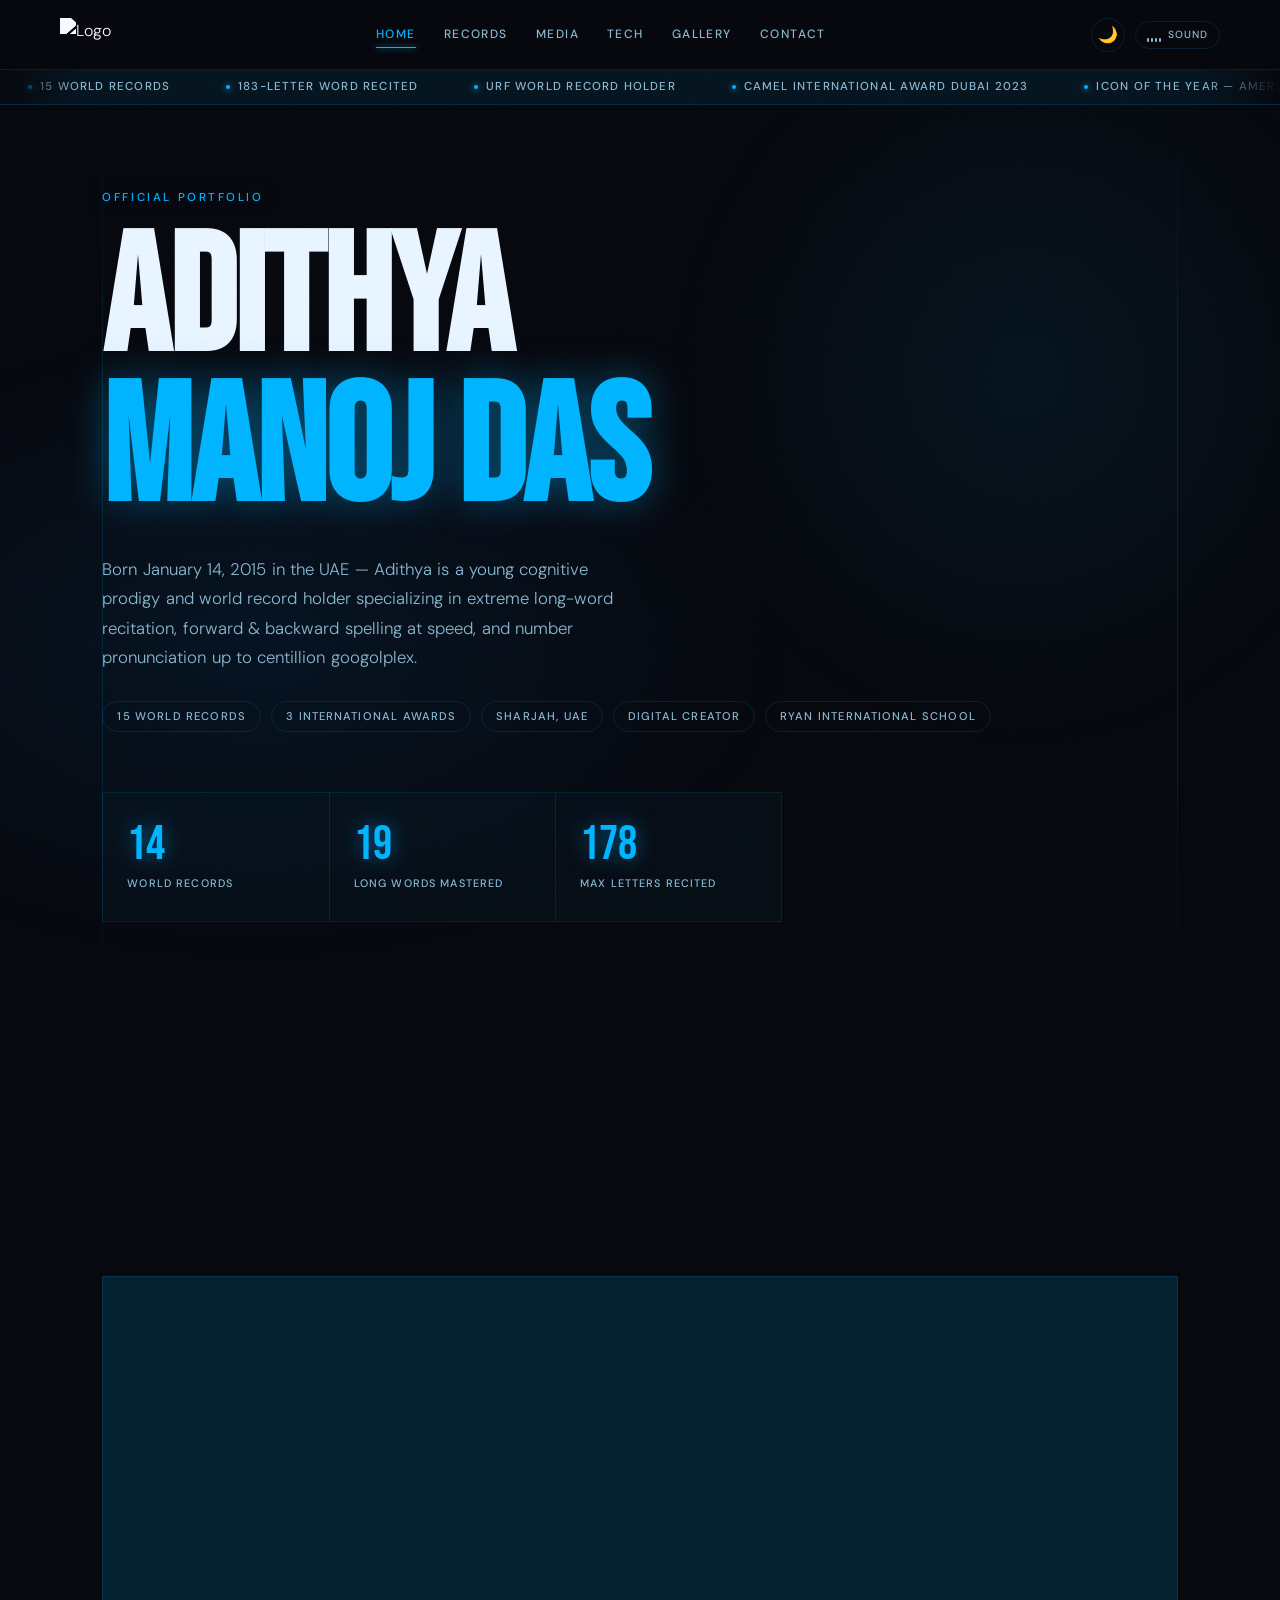
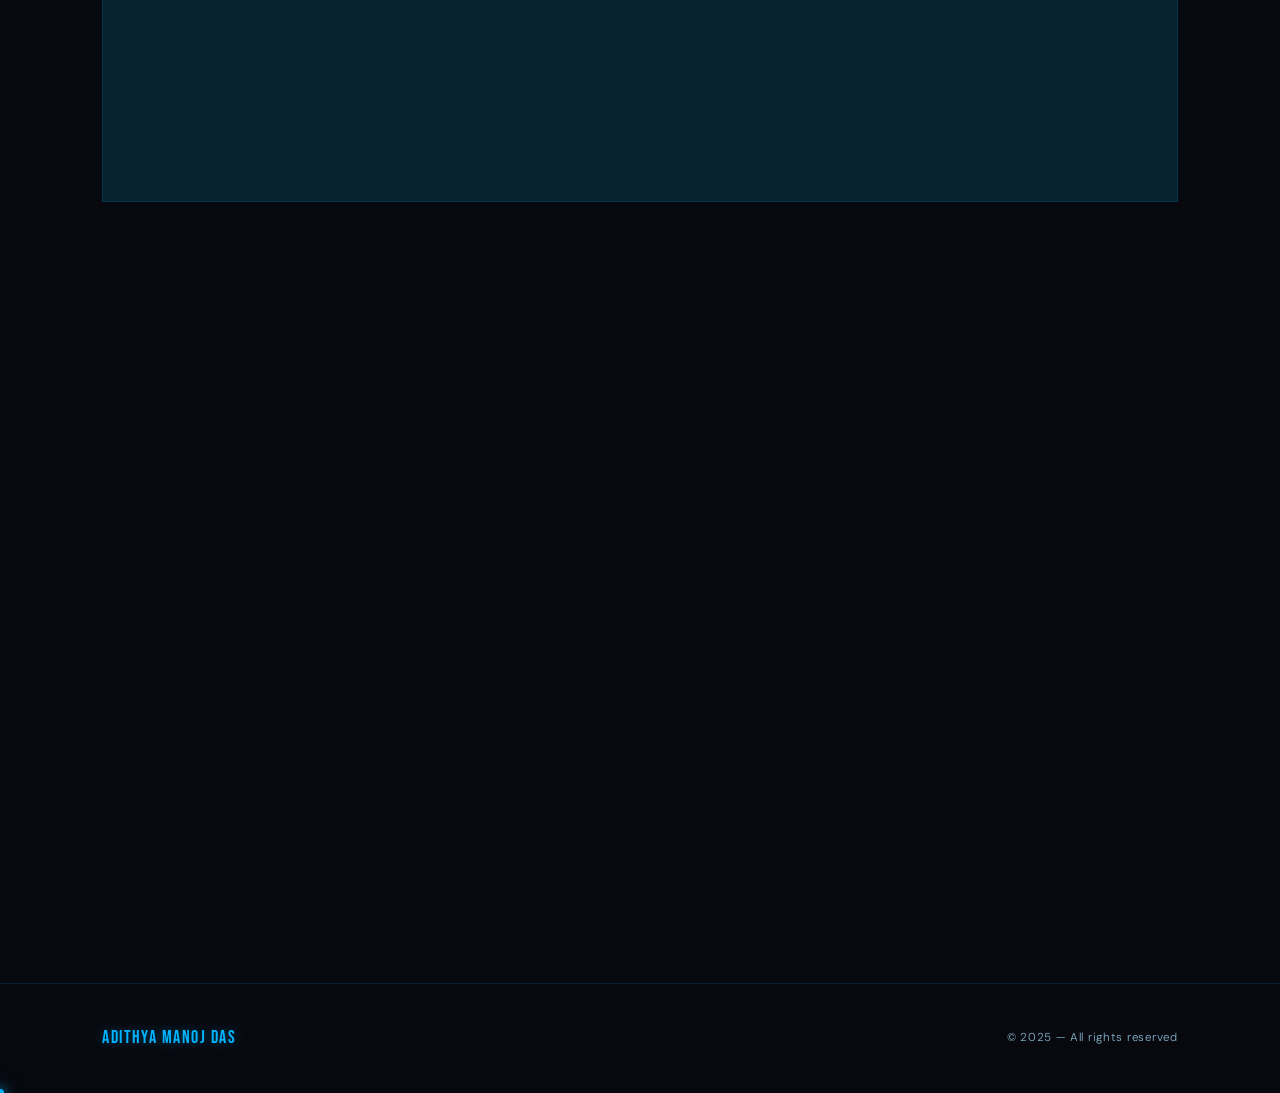
==== index.html @ e0ce887c "Add files via upload" ====
<!DOCTYPE html>
<html lang="en">
<head>
  <meta charset="UTF-8">
  <meta name="viewport" content="width=device-width, initial-scale=1.0">
  <title>Adithya Manoj Das | Official</title>
  <link rel="stylesheet" href="style.css">
</head>
<body>

<div class="page-transition"></div>
<nav class="navbar">
  <a href="index.html" class="logo">
    <img src="https://adithyamanojdas.com/assets/img/logo/logo.svg" alt="Logo">
  </a>
  <div class="nav-links" id="navLinks">
    <a href="index.html">Home</a>
    <a href="records.html">Records</a>
    <a href="media.html">Media</a>
    <a href="tech.html">Tech</a>
    <a href="gallery.html">Gallery</a>
    <a href="contact.html">Contact</a>
  </div>
  <div class="nav-right">
    <button class="theme-btn" id="themeBtn" title="Toggle theme">🌙</button>
    <button class="audio-btn" id="audioBtn" title="Toggle ambient sound">
      <span class="audio-icon">
        <span class="bar"></span><span class="bar"></span>
        <span class="bar"></span><span class="bar"></span>
      </span>
      <span class="audio-label">Sound</span>
    </button>
    <button class="hamburger" id="hamburger" aria-label="Menu">
      <span></span><span></span><span></span>
    </button>
  </div>
</nav>
<div class="page-main">

<!-- TICKER -->
<div class="ticker">
  <div class="ticker-track">
    <span class="ticker-item"><span class="dot"></span>15 World Records</span>
    <span class="ticker-item"><span class="dot"></span>183-Letter Word Recited</span>
    <span class="ticker-item"><span class="dot"></span>URF World Record Holder</span>
    <span class="ticker-item"><span class="dot"></span>Camel International Award Dubai 2023</span>
    <span class="ticker-item"><span class="dot"></span>Icon of the Year — America 2023</span>
    <span class="ticker-item"><span class="dot"></span>Top Talent of the Year — America 2023</span>
    <span class="ticker-item"><span class="dot"></span>Asianet News Live Feature</span>
    <span class="ticker-item"><span class="dot"></span>Manorama Online Coverage</span>
    <span class="ticker-item"><span class="dot"></span>Radio Asia 94.7 FM</span>
    <span class="ticker-item"><span class="dot"></span>Ryan International School Sharjah</span>
    <span class="ticker-item"><span class="dot"></span>16 Record Organisations</span>
    <span class="ticker-item"><span class="dot"></span>Forward &amp; Backwards Simultaneous Recitation</span>
    <!-- duplicate for seamless loop -->
    <span class="ticker-item"><span class="dot"></span>15 World Records</span>
    <span class="ticker-item"><span class="dot"></span>183-Letter Word Recited</span>
    <span class="ticker-item"><span class="dot"></span>URF World Record Holder</span>
    <span class="ticker-item"><span class="dot"></span>Camel International Award Dubai 2023</span>
    <span class="ticker-item"><span class="dot"></span>Icon of the Year — America 2023</span>
    <span class="ticker-item"><span class="dot"></span>Top Talent of the Year — America 2023</span>
    <span class="ticker-item"><span class="dot"></span>Asianet News Live Feature</span>
    <span class="ticker-item"><span class="dot"></span>Manorama Online Coverage</span>
    <span class="ticker-item"><span class="dot"></span>Radio Asia 94.7 FM</span>
    <span class="ticker-item"><span class="dot"></span>Ryan International School Sharjah</span>
    <span class="ticker-item"><span class="dot"></span>16 Record Organisations</span>
    <span class="ticker-item"><span class="dot"></span>Forward &amp; Backwards Simultaneous Recitation</span>
  </div>
</div>

<!-- HERO -->
<header class="hero">
  <div class="hero-bg"></div>
  <div class="hero-bg-line"></div>
  <div class="hero-bg-line"></div>
  <div class="hero-content">

  <p class="hero-eyebrow">Official Portfolio</p>

  <h1>
    Adithya
    <span>Manoj Das</span>
  </h1>

  <p class="hero-sub">
    Born January 14, 2015 in the UAE — Adithya is a young cognitive prodigy
    and world record holder specializing in extreme long-word recitation,
    forward &amp; backward spelling at speed, and number pronunciation
    up to centillion googolplex.
  </p>

  <div class="hero-tags">
    <span class="tag">15 World Records</span>
    <span class="tag">3 International Awards</span>
    <span class="tag">Sharjah, UAE</span>
    <span class="tag">Digital Creator</span>
    <span class="tag">Ryan International School</span>
  </div>

  <div class="stats-bar">
    <div class="stat-item">
      <div class="stat-num" id="recordCount">0</div>
      <div class="stat-label">World Records</div>
    </div>
    <div class="stat-item">
      <div class="stat-num" id="longWords">0</div>
      <div class="stat-label">Long Words Mastered</div>
    </div>
    <div class="stat-item">
      <div class="stat-num" id="maxLetters">0</div>
      <div class="stat-label">Max Letters Recited</div>
    </div>
  </div>
  </div><!-- /hero-content -->
</header>

<!-- ABOUT -->
<section class="section">
  <p class="section-label reveal">About</p>
  <h2 class="section-title reveal">Multidisciplinary<br>Identity</h2>

  <div class="about-strip">
    <div class="about-block reveal">
      <h3>Cognitive Performance</h3>
      <p>
        Recites 20 of the longest English words — with full spellings — starting from 
        25 all the way up to 183 letters, within 150 seconds. Performs them 
        both forward <em>and</em> backwards simultaneously. Also pronounces long numbers
        from millions to centillion googolplex (303 zeros).
      </p>
    </div>
    <div class="about-block reveal">
      <h3>Background</h3>
      <p>
        Born January 14, 2015, son of Manoj Das and Divya Satish Naik. 
        His family migrated to the UAE in 2015, where he currently lives near 
        Rolla Mall, Sharjah and studies at Ryan International School.
      </p>
    </div>
    <div class="about-block reveal">
      <h3>Digital Creation</h3>
      <p>
        Active content creator on YouTube at 
        <a href="https://youtube.com/@AdithyaManojDas2015" target="_blank" rel="noopener" style="color:var(--gold);">@AdithyaManojDas2015</a>
        and the ADCreations channel, featuring record attempts, award footage, and 
        performance content.
      </p>
    </div>
    <div class="about-block reveal">
      <h3>Recognition</h3>
      <p>
        Recognized by 16 international record organizations including URF, 
        American, European, British, International, Arabian, and Einstein Books of 
        World Records. Recipient of 3 International Awards including the 
        prestigious Camel International Award (Dubai, 2023).
      </p>
    </div>
  </div>
</section>

<!-- PORTRAIT SECTION -->
<section class="section bg-image-section" style="padding-top:0; padding-bottom:80px;">
  <div class="bg-img" style="background-image:url('https://adithyamanojdas.com/uploads/portfolio/gal-08_1.jpg');"></div>
  <div class="section-content">
    <div class="circle-portrait-wrap reveal">
      <div class="circle-portrait">
        <img src="https://adithyamanojdas.com/uploads/banner/01-a_1.jpg" alt="Adithya Manoj Das" loading="lazy">
      </div>
      <div class="circle-portrait-text">
        <p class="section-label" style="margin-bottom:10px;">Prodigy from Sharjah</p>
        <h3 style="font-family:'Bebas Neue',sans-serif; font-size:2rem; letter-spacing:0.04em; color:var(--white); margin-bottom:14px; line-height:1;">Born January 14, 2015</h3>
        <p>Son of Manoj Das and Divya Satish Naik, Adithya grew up in the UAE and began setting world records at age 6. Now with 15 records across 16 international organizations, he is one of the youngest multi-record holders in the region.</p>
      </div>
    </div>
  </div>
</section>

<!-- CTA -->
<section class="section" style="padding-top:0;">
  <div style="display:flex; gap:16px; flex-wrap:wrap;" class="reveal">
    <a href="records.html" class="btn">View Records →</a>
    <a href="contact.html" class="btn btn-outline">Get in Touch</a>
  </div>
</section>

<footer>
  <span class="foot-logo">Adithya Manoj Das</span>
  <p>© 2025 — All rights reserved</p>
</footer>

<script src="script.js"></script>
</div><!-- /page-main -->
</body>
</html>
---- style.css ----
@import url('https://fonts.googleapis.com/css2?family=Bebas+Neue&family=DM+Sans:ital,opsz,wght@0,9..40,300;0,9..40,400;0,9..40,500;0,9..40,700;1,9..40,300&display=swap');

/* ===== VARIABLES ===== */
:root {
  --bg:        #07090f;
  --bg2:       #0c0f1a;
  --blue:      #00b4ff;
  --blue-dim:  rgba(0, 180, 255, 0.08);
  --blue-glow: rgba(0, 180, 255, 0.35);
  --blue-mid:  rgba(0, 180, 255, 0.18);
  --white:     #e8f4ff;
  --muted:     #8ab8d0;
  --border:    rgba(0, 180, 255, 0.14);
  --card-bg:   rgba(0, 180, 255, 0.03);
}

body.light-mode {
  --bg:        #f0f5ff;
  --bg2:       #e4eeff;
  --blue:      #0077cc;
  --blue-dim:  rgba(0, 120, 200, 0.08);
  --blue-glow: rgba(0, 120, 200, 0.25);
  --blue-mid:  rgba(0, 120, 200, 0.15);
  --white:     #0a1020;
  --muted:     #446080;
  --border:    rgba(0, 120, 200, 0.18);
  --card-bg:   rgba(0, 120, 200, 0.04);
}

/* ===== RESET ===== */
*, *::before, *::after { margin: 0; padding: 0; box-sizing: border-box; }
html { scroll-behavior: smooth; }

body {
  background: var(--bg);
  color: var(--white);
  font-family: 'DM Sans', sans-serif;
  font-weight: 300;
  line-height: 1.6;
  word-spacing: 0.02em;
  overflow-x: hidden;
  min-height: 100vh;
  transition: background 0.4s, color 0.4s;
}

/* ===== PAGE TRANSITION OVERLAY ===== */
.page-transition {
  position: fixed;
  inset: 0;
  background: var(--bg);
  z-index: 9999;
  pointer-events: none;
  opacity: 0;
  transition: opacity 0.35s ease;
}
.page-transition.fade-out { opacity: 1; pointer-events: all; }
body.page-entering .page-transition { opacity: 1; }
body.page-entering { animation: pageEnter 0.4s ease forwards; }
@keyframes pageEnter {
  from { opacity: 0; transform: translateY(10px); }
  to   { opacity: 1; transform: translateY(0); }
}

/* ===== CURSOR GLOW ===== */
.cursor-glow {
  position: fixed;
  width: 380px;
  height: 380px;
  border-radius: 50%;
  background: radial-gradient(circle, rgba(0,180,255,0.1) 0%, transparent 70%);
  pointer-events: none;
  z-index: 1;
  transform: translate(-50%, -50%);
  transition: opacity 0.3s;
}

.cursor-dot {
  position: fixed;
  width: 8px;
  height: 8px;
  border-radius: 50%;
  background: var(--blue);
  pointer-events: none;
  z-index: 9998;
  transform: translate(-50%, -50%);
  box-shadow: 0 0 12px var(--blue), 0 0 24px var(--blue-glow);
  transition: width 0.2s, height 0.2s, background 0.2s;
}

.cursor-dot.hovering {
  width: 20px;
  height: 20px;
  background: transparent;
  border: 1.5px solid var(--blue);
  box-shadow: 0 0 20px var(--blue-glow);
}

/* ===== NOISE TEXTURE ===== */
body::before {
  content: '';
  position: fixed;
  inset: 0;
  background-image: url("data:image/svg+xml,%3Csvg viewBox='0 0 256 256' xmlns='http://www.w3.org/2000/svg'%3E%3Cfilter id='noise'%3E%3CfeTurbulence type='fractalNoise' baseFrequency='0.9' numOctaves='4' stitchTiles='stitch'/%3E%3C/filter%3E%3Crect width='100%25' height='100%25' filter='url(%23noise)' opacity='0.03'/%3E%3C/svg%3E");
  pointer-events: none;
  z-index: 0;
  opacity: 0.35;
}

/* ===== NAVBAR ===== */
.navbar {
  position: fixed;
  top: 0; left: 0; right: 0;
  z-index: 500;
  padding: 0 clamp(20px, 5vw, 60px);
  height: 70px;
  display: flex;
  align-items: center;
  justify-content: space-between;
  gap: 20px;
  background: rgba(7, 9, 15, 0.88);
  backdrop-filter: blur(20px);
  border-bottom: 1px solid var(--border);
}
body.light-mode .navbar { background: rgba(240,245,255,0.92); }

.logo {
  display: flex;
  align-items: center;
  gap: 10px;
  text-decoration: none;
  flex-shrink: 0;
}

.logo img {
  height: 34px;
  width: auto;
  filter: brightness(0) invert(1) sepia(1) saturate(3) hue-rotate(180deg);
  transition: filter 0.3s;
}
body.light-mode .logo img { filter: brightness(0) saturate(100%) invert(30%) sepia(80%) saturate(500%) hue-rotate(180deg); }

.logo-text {
  font-family: 'Bebas Neue', sans-serif;
  font-size: 1.15rem;
  letter-spacing: 0.08em;
  color: var(--blue);
}

.nav-links {
  display: flex;
  gap: 28px;
  align-items: center;
  flex: 1;
  justify-content: center;
}

.nav-links a {
  font-size: 0.75rem;
  font-weight: 500;
  letter-spacing: 0.12em;
  text-transform: uppercase;
  color: var(--muted);
  text-decoration: none;
  transition: color 0.2s;
  position: relative;
  white-space: nowrap;
}

.nav-links a::after {
  content: '';
  position: absolute;
  bottom: -4px; left: 0; right: 0;
  height: 1px;
  background: var(--blue);
  transform: scaleX(0);
  transition: transform 0.25s;
  box-shadow: 0 0 6px var(--blue);
}

.nav-links a:hover { color: var(--white); }
.nav-links a:hover::after { transform: scaleX(1); }
.nav-links a.active { color: var(--blue); }
.nav-links a.active::after { transform: scaleX(1); }

.nav-right {
  display: flex;
  align-items: center;
  gap: 10px;
  flex-shrink: 0;
}

/* ===== THEME TOGGLE ===== */
.theme-btn {
  background: none;
  border: 1px solid var(--border);
  color: var(--muted);
  font-size: 1rem;
  width: 34px;
  height: 34px;
  border-radius: 50%;
  cursor: pointer;
  display: flex;
  align-items: center;
  justify-content: center;
  transition: border-color 0.2s, background 0.2s, color 0.2s;
  line-height: 1;
}
.theme-btn:hover { border-color: var(--blue); color: var(--blue); background: var(--blue-dim); }

/* ===== AUDIO BUTTON ===== */
.audio-btn {
  display: flex;
  align-items: center;
  gap: 7px;
  background: none;
  border: 1px solid var(--border);
  color: var(--muted);
  font-family: 'DM Sans', sans-serif;
  font-size: 0.65rem;
  font-weight: 500;
  letter-spacing: 0.1em;
  text-transform: uppercase;
  padding: 6px 11px;
  border-radius: 100px;
  cursor: pointer;
  transition: color 0.2s, border-color 0.2s, background 0.2s;
  white-space: nowrap;
}
.audio-btn:hover { color: var(--white); border-color: rgba(0,180,255,0.4); }
.audio-btn.playing { color: var(--blue); border-color: var(--blue); background: var(--blue-dim); box-shadow: 0 0 10px var(--blue-dim); }

.audio-icon {
  width: 14px; height: 14px;
  display: flex;
  align-items: flex-end;
  justify-content: center;
  gap: 2px;
}
.audio-icon .bar {
  width: 2px; background: currentColor;
  border-radius: 1px; height: 4px;
}
.audio-btn.playing .bar:nth-child(1) { animation: barBounce 0.8s 0.00s ease-in-out infinite alternate; }
.audio-btn.playing .bar:nth-child(2) { animation: barBounce 0.8s 0.15s ease-in-out infinite alternate; }
.audio-btn.playing .bar:nth-child(3) { animation: barBounce 0.8s 0.30s ease-in-out infinite alternate; }
.audio-btn.playing .bar:nth-child(4) { animation: barBounce 0.8s 0.45s ease-in-out infinite alternate; }
@keyframes barBounce { from { height: 3px; } to { height: 12px; } }

/* ===== TICKER ===== */
.ticker {
  background: var(--blue-dim);
  border-bottom: 1px solid var(--border);
  padding: 8px 0;
  overflow: hidden;
  position: relative;
  margin-top: 70px;
}
.ticker::before, .ticker::after {
  content: '';
  position: absolute;
  top: 0; bottom: 0;
  width: 80px;
  z-index: 2;
}
.ticker::before { left: 0; background: linear-gradient(to right, var(--bg), transparent); }
.ticker::after  { right: 0; background: linear-gradient(to left, var(--bg), transparent); }
body.light-mode .ticker::before { background: linear-gradient(to right, var(--bg), transparent); }
body.light-mode .ticker::after  { background: linear-gradient(to left, var(--bg), transparent); }

.ticker-track {
  display: flex;
  gap: 0;
  white-space: nowrap;
  animation: tickerScroll 35s linear infinite;
  will-change: transform;
}
.ticker-track:hover { animation-play-state: paused; }

@keyframes tickerScroll {
  from { transform: translateX(0); }
  to   { transform: translateX(-50%); }
}

.ticker-item {
  display: inline-flex;
  align-items: center;
  gap: 8px;
  padding: 0 28px;
  font-size: 0.72rem;
  font-weight: 500;
  letter-spacing: 0.1em;
  text-transform: uppercase;
  color: var(--muted);
}
.ticker-item .dot {
  width: 4px; height: 4px;
  border-radius: 50%;
  background: var(--blue);
  box-shadow: 0 0 6px var(--blue);
  flex-shrink: 0;
}

/* ===== HERO ===== */
.hero {
  min-height: 100vh;
  display: flex;
  flex-direction: column;
  justify-content: center;
  padding: 80px clamp(24px, 8vw, 120px) 80px;
  position: relative;
  overflow: hidden;
}

/* Animated gradient bg */
.hero-bg {
  position: absolute;
  inset: 0;
  background:
    radial-gradient(ellipse 60% 50% at 20% 60%, rgba(0,100,180,0.12) 0%, transparent 70%),
    radial-gradient(ellipse 40% 60% at 80% 30%, rgba(0,180,255,0.07) 0%, transparent 70%);
  animation: bgShift 12s ease-in-out infinite alternate;
  pointer-events: none;
}
@keyframes bgShift {
  from { transform: scale(1) translate(0, 0); }
  to   { transform: scale(1.08) translate(-2%, 2%); }
}

.hero-bg-line {
  position: absolute;
  top: 0; bottom: 0;
  width: 1px;
  background: linear-gradient(to bottom, transparent, var(--border) 30%, var(--border) 70%, transparent);
}
.hero-bg-line:nth-child(1) { left:  clamp(24px, 8vw, 120px); }
.hero-bg-line:nth-child(2) { right: clamp(24px, 8vw, 120px); }

.hero-content { position: relative; z-index: 2; }

.hero-eyebrow {
  font-size: 0.72rem;
  font-weight: 500;
  letter-spacing: 0.22em;
  text-transform: uppercase;
  color: var(--blue);
  margin-bottom: 20px;
  opacity: 0;
  animation: fadeUp 0.8s 0.1s ease forwards;
  text-shadow: 0 0 20px var(--blue-glow);
}

.hero h1 {
  font-family: 'Bebas Neue', sans-serif;
  font-size: clamp(5rem, 13vw, 13rem);
  line-height: 0.9;
  letter-spacing: -0.01em;
  color: var(--white);
  opacity: 0;
  animation: fadeUp 0.9s 0.25s ease forwards;
}
.hero h1 span {
  display: block;
  color: var(--blue);
  text-shadow: 0 0 40px rgba(0,180,255,0.4);
}

.hero-sub {
  margin-top: 28px;
  font-size: clamp(0.9rem, 1.5vw, 1.05rem);
  color: var(--muted);
  max-width: 540px;
  line-height: 1.75;
  opacity: 0;
  animation: fadeUp 0.9s 0.4s ease forwards;
}

.hero-tags {
  display: flex;
  flex-wrap: wrap;
  gap: 10px;
  margin-top: 28px;
  opacity: 0;
  animation: fadeUp 0.9s 0.55s ease forwards;
}

.tag {
  font-size: 0.7rem;
  font-weight: 500;
  letter-spacing: 0.1em;
  text-transform: uppercase;
  padding: 6px 14px;
  border: 1px solid var(--border);
  border-radius: 100px;
  color: var(--muted);
  transition: border-color 0.2s, color 0.2s;
}
.tag:hover { border-color: var(--blue); color: var(--blue); }

/* ===== STATS BAR ===== */
.stats-bar {
  display: flex;
  margin-top: 60px;
  border: 1px solid var(--border);
  max-width: 680px;
  overflow: hidden;
  opacity: 0;
  animation: fadeUp 0.9s 0.7s ease forwards;
}

.stat-item {
  flex: 1;
  padding: 28px 24px;
  border-right: 1px solid var(--border);
  background: var(--card-bg);
  transition: background 0.3s;
}
.stat-item:last-child { border-right: none; }
.stat-item:hover { background: var(--blue-dim); }

.stat-num {
  font-family: 'Bebas Neue', sans-serif;
  font-size: 3rem;
  color: var(--blue);
  line-height: 1;
  text-shadow: 0 0 20px rgba(0,180,255,0.5);
}
.stat-label {
  font-size: 0.68rem;
  font-weight: 500;
  letter-spacing: 0.1em;
  text-transform: uppercase;
  color: var(--muted);
  margin-top: 6px;
}

/* ===== SECTIONS ===== */
.section {
  padding: 100px clamp(24px, 8vw, 120px);
  position: relative;
}

.section-label {
  font-size: 0.68rem;
  font-weight: 500;
  letter-spacing: 0.22em;
  text-transform: uppercase;
  color: var(--blue);
  margin-bottom: 16px;
}

.section-title {
  font-family: 'Bebas Neue', sans-serif;
  font-size: clamp(2.5rem, 6vw, 5rem);
  letter-spacing: 0.02em;
  line-height: 1;
  color: var(--white);
  margin-bottom: 48px;
}

/* ===== CARDS ===== */
.card-grid {
  display: grid;
  grid-template-columns: repeat(auto-fill, minmax(300px, 1fr));
  gap: 1px;
  border: 1px solid var(--border);
}

.card {
  background: var(--card-bg);
  padding: 36px;
  position: relative;
  overflow: hidden;
  transition: background 0.3s, transform 0.5s ease;
  transform-style: preserve-3d;
  will-change: transform;
}
.card::before {
  content: '';
  position: absolute;
  top: 0; left: 0;
  width: 3px; height: 0;
  background: var(--blue);
  box-shadow: 0 0 10px var(--blue);
  transition: height 0.4s ease;
}
.card:hover { background: var(--blue-dim); }
.card:hover::before { height: 100%; }

.card-icon { font-size: 1.6rem; margin-bottom: 18px; display: block; }

.card h2 {
  font-family: 'Bebas Neue', sans-serif;
  font-size: 1.6rem;
  letter-spacing: 0.04em;
  color: var(--white);
  margin-bottom: 12px;
}
.card h3 {
  font-size: 0.85rem;
  font-weight: 500;
  color: var(--blue);
  letter-spacing: 0.08em;
  text-transform: uppercase;
  margin-bottom: 10px;
}
.card p {
  font-size: 0.88rem;
  color: var(--muted);
  line-height: 1.75;
}

/* ===== ABOUT STRIP ===== */
.about-strip {
  display: grid;
  grid-template-columns: 1fr 1fr;
  gap: 1px;
  background: var(--border);
  border: 1px solid var(--border);
  margin-top: 60px;
}

.about-block {
  background: var(--bg);
  padding: 48px 40px;
  transition: background 0.3s;
}
.about-block:hover { background: var(--blue-dim); }
.about-block h3 {
  font-family: 'Bebas Neue', sans-serif;
  font-size: 1.4rem;
  letter-spacing: 0.06em;
  color: var(--blue);
  margin-bottom: 16px;
}
.about-block p { font-size: 0.88rem; line-height: 1.8; color: var(--muted); }

/* ===== BUTTONS ===== */
.btn {
  display: inline-flex;
  align-items: center;
  gap: 10px;
  font-size: 0.75rem;
  font-weight: 500;
  letter-spacing: 0.12em;
  text-transform: uppercase;
  color: #000;
  background: var(--blue);
  padding: 12px 24px;
  text-decoration: none;
  border-radius: 1px;
  transition: background 0.2s, transform 0.2s, box-shadow 0.2s;
  margin-top: 20px;
  border: none;
  cursor: pointer;
  position: relative;
  overflow: hidden;
}
.btn::after {
  content: '';
  position: absolute;
  inset: 0;
  background: rgba(255,255,255,0.15);
  opacity: 0;
  transition: opacity 0.2s;
}
.btn:hover { box-shadow: 0 0 20px rgba(0,180,255,0.5); transform: translateY(-2px); }
.btn:hover::after { opacity: 1; }

.btn-outline {
  background: transparent;
  color: var(--blue);
  border: 1px solid var(--blue);
}
.btn-outline:hover { background: var(--blue-dim); color: var(--blue); box-shadow: 0 0 16px rgba(0,180,255,0.3); }

/* ===== TIMELINE ===== */
.timeline {
  position: relative;
  padding-left: 40px;
  max-width: 720px;
}
.timeline::before {
  content: '';
  position: absolute;
  left: 0; top: 8px; bottom: 0;
  width: 1px;
  background: var(--border);
}
.timeline-item {
  position: relative;
  margin-bottom: 56px;
}
.timeline-item::before {
  content: '';
  position: absolute;
  left: -44px; top: 6px;
  width: 9px; height: 9px;
  border-radius: 50%;
  border: 1px solid var(--blue);
  background: var(--bg);
  box-shadow: 0 0 8px var(--blue-glow);
}
.timeline-year {
  font-family: 'Bebas Neue', sans-serif;
  font-size: 2rem;
  color: var(--blue);
  letter-spacing: 0.06em;
  line-height: 1;
  margin-bottom: 8px;
  text-shadow: 0 0 15px rgba(0,180,255,0.4);
}
.timeline-text {
  font-size: 0.88rem;
  color: var(--muted);
  line-height: 1.75;
  max-width: 440px;
}

/* ===== RECORD LIST ===== */
.record-list {
  list-style: none;
  display: flex;
  flex-wrap: wrap;
  gap: 10px;
  margin-top: 8px;
}
.record-list li { font-size: 0.72rem; font-weight: 500; letter-spacing: 0.06em; border-radius: 2px; padding: 0; }

.record-link, .record-tag {
  display: inline-block;
  padding: 5px 12px;
  border: 1px solid var(--border);
  border-radius: 2px;
  color: var(--muted);
  text-decoration: none;
  transition: color 0.2s, border-color 0.2s, background 0.2s, box-shadow 0.2s;
}
.record-link {
  border-color: rgba(0, 180, 255, 0.35);
  color: var(--blue);
}
.record-link:hover {
  background: var(--blue-dim);
  border-color: var(--blue);
  color: #60d0ff;
  box-shadow: 0 0 10px rgba(0,180,255,0.2);
}

/* ===== PAGE HEADER ===== */
.page-header {
  padding: 130px clamp(24px, 8vw, 120px) 60px;
  border-bottom: 1px solid var(--border);
  position: relative;
  overflow: hidden;
}
.page-header::before {
  content: '';
  position: absolute;
  inset: 0;
  background: radial-gradient(ellipse 60% 80% at 0% 50%, rgba(0,100,180,0.1) 0%, transparent 70%);
  pointer-events: none;
}
.page-header .eyebrow {
  font-size: 0.72rem;
  font-weight: 500;
  letter-spacing: 0.22em;
  text-transform: uppercase;
  color: var(--blue);
  margin-bottom: 16px;
}
.page-header h1 {
  font-family: 'Bebas Neue', sans-serif;
  font-size: clamp(3.5rem, 8vw, 7rem);
  line-height: 0.95;
  letter-spacing: 0.01em;
  position: relative;
}

/* ===== GALLERY ===== */
.gallery-grid {
  columns: 3;
  column-gap: 12px;
  padding: 0 clamp(24px, 8vw, 120px) 80px;
}
@media (max-width: 900px) { .gallery-grid { columns: 2; } }
@media (max-width: 560px) { .gallery-grid { columns: 1; } }

.gallery-item {
  break-inside: avoid;
  margin-bottom: 12px;
  position: relative;
  overflow: hidden;
  border: 1px solid var(--border);
  cursor: pointer;
}
.gallery-item img {
  width: 100%;
  display: block;
  transition: transform 0.5s ease, filter 0.3s;
  filter: saturate(0.8);
}
.gallery-item:hover img {
  transform: scale(1.05);
  filter: saturate(1.1);
}
.gallery-item::after {
  content: '';
  position: absolute;
  inset: 0;
  background: linear-gradient(to top, rgba(0,0,10,0.6) 0%, transparent 50%);
  opacity: 0;
  transition: opacity 0.3s;
}
.gallery-item:hover::after { opacity: 1; }

/* Lightbox */
.lightbox {
  position: fixed;
  inset: 0;
  background: rgba(7,9,15,0.95);
  z-index: 1000;
  display: flex;
  align-items: center;
  justify-content: center;
  opacity: 0;
  pointer-events: none;
  transition: opacity 0.3s;
  backdrop-filter: blur(10px);
}
.lightbox.open { opacity: 1; pointer-events: all; }
.lightbox img {
  max-width: 90vw;
  max-height: 88vh;
  object-fit: contain;
  border: 1px solid var(--border);
  box-shadow: 0 0 60px rgba(0,100,180,0.3);
}
.lightbox-close {
  position: absolute;
  top: 24px; right: 28px;
  font-size: 1.6rem;
  color: var(--muted);
  cursor: pointer;
  background: none;
  border: none;
  line-height: 1;
  transition: color 0.2s;
}
.lightbox-close:hover { color: var(--blue); }

/* ===== CONTACT ===== */
.contact-grid {
  display: grid;
  grid-template-columns: 1fr 1fr;
  gap: 60px;
  align-items: start;
}
.contact-info h2 {
  font-family: 'Bebas Neue', sans-serif;
  font-size: 2rem;
  color: var(--white);
  margin-bottom: 12px;
}
.contact-info p {
  font-size: 0.88rem;
  color: var(--muted);
  line-height: 1.75;
  margin-bottom: 28px;
}
.contact-link {
  display: flex;
  align-items: center;
  gap: 14px;
  padding: 20px;
  border: 1px solid var(--border);
  margin-bottom: 12px;
  text-decoration: none;
  color: var(--white);
  transition: border-color 0.2s, background 0.2s, box-shadow 0.2s;
  font-size: 0.85rem;
}
.contact-link:hover {
  border-color: var(--blue);
  background: var(--blue-dim);
  box-shadow: 0 0 16px rgba(0,180,255,0.15);
}
.contact-link-icon { color: var(--blue); font-size: 1.1rem; }
.contact-link-label {
  font-size: 0.65rem;
  letter-spacing: 0.1em;
  text-transform: uppercase;
  color: var(--muted);
}

.form-field { margin-bottom: 20px; }
.form-field label {
  display: block;
  font-size: 0.68rem;
  font-weight: 500;
  letter-spacing: 0.14em;
  text-transform: uppercase;
  color: var(--muted);
  margin-bottom: 8px;
}
.form-field input, .form-field textarea {
  width: 100%;
  background: var(--card-bg);
  border: 1px solid var(--border);
  color: var(--white);
  font-family: 'DM Sans', sans-serif;
  font-size: 0.88rem;
  padding: 14px 16px;
  outline: none;
  transition: border-color 0.2s, box-shadow 0.2s;
  border-radius: 1px;
  resize: vertical;
}
.form-field input:focus, .form-field textarea:focus {
  border-color: var(--blue);
  box-shadow: 0 0 12px rgba(0,180,255,0.15);
}
.form-field textarea { min-height: 130px; }

/* ===== MEDIA CARD ===== */
.media-card {
  background: var(--card-bg);
  border: 1px solid var(--border);
  padding: 40px;
  transition: border-color 0.3s, background 0.3s;
}
.media-card:hover { border-color: rgba(0,180,255,0.4); background: var(--blue-dim); }
.media-card .num {
  font-family: 'Bebas Neue', sans-serif;
  font-size: 4rem;
  color: rgba(0,180,255,0.1);
  line-height: 1;
  margin-bottom: 16px;
  border-bottom: 1px solid var(--border);
  padding-bottom: 16px;
}
.media-card h3 {
  font-family: 'Bebas Neue', sans-serif;
  font-size: 1.4rem;
  letter-spacing: 0.04em;
  margin-bottom: 10px;
  color: var(--white);
}

/* ===== FOOTER ===== */
footer {
  margin-top: 100px;
  padding: 40px clamp(24px, 8vw, 120px);
  border-top: 1px solid var(--border);
  display: flex;
  justify-content: space-between;
  align-items: center;
  flex-wrap: wrap;
  gap: 16px;
}
.foot-logo {
  font-family: 'Bebas Neue', sans-serif;
  font-size: 1.1rem;
  letter-spacing: 0.08em;
  color: var(--blue);
  text-shadow: 0 0 12px rgba(0,180,255,0.4);
}
footer p { font-size: 0.72rem; color: var(--muted); letter-spacing: 0.06em; }

/* ===== SCROLL PROGRESS BAR ===== */
.scroll-progress {
  position: fixed;
  top: 0; left: 0;
  height: 2px;
  width: 0%;
  background: linear-gradient(to right, var(--blue), rgba(0,200,255,0.6));
  box-shadow: 0 0 8px var(--blue);
  z-index: 9999;
  transition: width 0.1s linear;
}

/* ===== BACK TO TOP ===== */
.back-to-top {
  position: fixed;
  bottom: 32px; right: 32px;
  width: 42px; height: 42px;
  border-radius: 50%;
  background: var(--blue-dim);
  border: 1px solid var(--blue);
  color: var(--blue);
  font-size: 1.1rem;
  cursor: pointer;
  display: flex;
  align-items: center;
  justify-content: center;
  opacity: 0;
  pointer-events: none;
  transition: opacity 0.3s, transform 0.3s, box-shadow 0.2s;
  z-index: 400;
  transform: translateY(10px);
}
.back-to-top.visible {
  opacity: 1;
  pointer-events: all;
  transform: translateY(0);
}
.back-to-top:hover {
  box-shadow: 0 0 20px var(--blue-glow);
  transform: translateY(-3px);
}

@media (max-width: 520px) {
  .back-to-top { bottom: 20px; right: 20px; width: 38px; height: 38px; }
}

/* ===== ANIMATIONS ===== */
@keyframes fadeUp {
  from { opacity: 0; transform: translateY(24px); }
  to   { opacity: 1; transform: translateY(0); }
}

/* JS controls opacity/transform via inline style — CSS just sets initial state */
.reveal {
  opacity: 0;
  transform: translateY(22px);
  will-change: opacity, transform;
}

/* ===== VIDEO EMBED ===== */
.video-wrap {
  position: relative;
  width: 100%;
  max-width: 820px;
  aspect-ratio: 16/9;
  border: 1px solid var(--border);
  overflow: hidden;
  box-shadow: 0 0 40px rgba(0,180,255,0.12);
}
.video-wrap iframe {
  position: absolute;
  inset: 0;
  width: 100%; height: 100%;
  border: none;
}

/* ===== NEWS GRID ===== */
.news-grid {
  display: grid;
  grid-template-columns: repeat(auto-fill, minmax(300px, 1fr));
  gap: 16px;
}

.news-card {
  display: flex;
  flex-direction: column;
  text-decoration: none;
  color: var(--white);
  border: 1px solid var(--border);
  overflow: hidden;
  transition: border-color 0.3s, transform 0.3s, box-shadow 0.3s;
  background: var(--card-bg);
}
.news-card:hover {
  border-color: var(--blue);
  transform: translateY(-4px);
  box-shadow: 0 8px 30px rgba(0,180,255,0.15);
}

.news-thumb {
  position: relative;
  aspect-ratio: 16/9;
  overflow: hidden;
}
.news-thumb img {
  width: 100%; height: 100%;
  object-fit: cover;
  display: block;
  transition: transform 0.5s, filter 0.3s;
  filter: saturate(0.8);
}
.news-card:hover .news-thumb img {
  transform: scale(1.05);
  filter: saturate(1.1);
}
.news-play {
  position: absolute;
  inset: 0;
  display: flex;
  align-items: center;
  justify-content: center;
  background: rgba(0,0,0,0.35);
  color: var(--white);
  font-size: 1.6rem;
  opacity: 0;
  transition: opacity 0.3s;
}
.news-card:hover .news-play { opacity: 1; }

.news-body {
  padding: 24px;
  display: flex;
  flex-direction: column;
  gap: 8px;
  flex: 1;
}
.news-tag {
  font-size: 0.65rem;
  font-weight: 500;
  letter-spacing: 0.14em;
  text-transform: uppercase;
  color: var(--blue);
}
.news-body h3 {
  font-family: 'Bebas Neue', sans-serif;
  font-size: 1.25rem;
  letter-spacing: 0.04em;
  line-height: 1.2;
  color: var(--white);
}
.news-body p {
  font-size: 0.83rem;
  color: var(--muted);
  line-height: 1.7;
  flex: 1;
}
.news-source {
  font-size: 0.68rem;
  color: rgba(0,180,255,0.5);
  letter-spacing: 0.06em;
  margin-top: 4px;
}

@media (max-width: 600px) {
  .news-grid { grid-template-columns: 1fr; }
  .video-wrap { max-width: 100%; }
}

/* ===== IMAGE PRESENTATION STYLES ===== */

/* Faded background image (full-width, ghosted behind content) */
.bg-image-section {
  position: relative;
  overflow: hidden;
}
.bg-image-section .bg-img {
  position: absolute;
  inset: 0;
  background-size: cover;
  background-position: center;
  opacity: 0.07;
  filter: saturate(0) brightness(1.2);
  pointer-events: none;
  transition: opacity 0.5s;
}
body.light-mode .bg-image-section .bg-img { opacity: 0.05; }
.bg-image-section:hover .bg-img { opacity: 0.11; }
.bg-image-section .section-content { position: relative; z-index: 1; }

/* Circle portrait frame */
.circle-portrait-wrap {
  display: flex;
  align-items: center;
  gap: clamp(32px, 6vw, 80px);
  max-width: 900px;
  margin: 48px 0;
  flex-wrap: wrap;
}
.circle-portrait {
  position: relative;
  flex-shrink: 0;
}
.circle-portrait img {
  width: clamp(140px, 22vw, 240px);
  height: clamp(140px, 22vw, 240px);
  object-fit: cover;
  border-radius: 50%;
  border: 2px solid var(--blue);
  box-shadow: 0 0 30px rgba(0,180,255,0.25), 0 0 60px rgba(0,180,255,0.08);
  display: block;
  transition: box-shadow 0.4s, transform 0.4s;
}
.circle-portrait:hover img {
  transform: scale(1.04);
  box-shadow: 0 0 40px rgba(0,180,255,0.4), 0 0 80px rgba(0,180,255,0.15);
}
.circle-portrait::after {
  content: '';
  position: absolute;
  inset: -6px;
  border-radius: 50%;
  border: 1px solid var(--border);
  pointer-events: none;
  animation: rotateBorder 12s linear infinite;
  background: conic-gradient(var(--blue) 0deg, transparent 60deg, transparent 300deg, var(--blue) 360deg);
  -webkit-mask: radial-gradient(farthest-side, transparent calc(100% - 1px), white calc(100% - 1px));
  mask: radial-gradient(farthest-side, transparent calc(100% - 1px), white calc(100% - 1px));
  opacity: 0.5;
}
@keyframes rotateBorder {
  from { transform: rotate(0deg); }
  to   { transform: rotate(360deg); }
}
.circle-portrait-text {
  flex: 1;
  min-width: 200px;
}
.circle-portrait-text p {
  font-size: 0.9rem;
  color: var(--muted);
  line-height: 1.85;
}

/* Side float image (image floats right, text wraps left) */
.float-image-wrap {
  display: grid;
  grid-template-columns: 1fr 380px;
  gap: 48px;
  align-items: center;
  max-width: 960px;
  margin: 40px 0;
}
.float-image-wrap.flip { grid-template-columns: 380px 1fr; }
.float-image-wrap.flip .float-img-col { order: -1; }
.float-img-col {
  position: relative;
  overflow: hidden;
  border: 1px solid var(--border);
}
.float-img-col img {
  width: 100%;
  height: 280px;
  object-fit: cover;
  display: block;
  transition: transform 0.5s, filter 0.3s;
  filter: saturate(0.8);
}
.float-img-col:hover img {
  transform: scale(1.05);
  filter: saturate(1.1);
}
.float-img-col::before {
  content: '';
  position: absolute;
  inset: 0;
  background: linear-gradient(135deg, rgba(0,180,255,0.08) 0%, transparent 60%);
  pointer-events: none;
  z-index: 1;
}
.float-text-col p {
  font-size: 0.9rem;
  color: var(--muted);
  line-height: 1.85;
}
.float-text-col .float-label {
  font-size: 0.68rem;
  font-weight: 500;
  letter-spacing: 0.18em;
  text-transform: uppercase;
  color: var(--blue);
  margin-bottom: 12px;
}
.float-text-col h3 {
  font-family: 'Bebas Neue', sans-serif;
  font-size: 1.8rem;
  letter-spacing: 0.04em;
  color: var(--white);
  margin-bottom: 14px;
  line-height: 1;
}

@media (max-width: 768px) {
  .float-image-wrap,
  .float-image-wrap.flip { grid-template-columns: 1fr; }
  .float-image-wrap.flip .float-img-col { order: 0; }
  .circle-portrait-wrap { flex-direction: column; align-items: flex-start; }
}

/* Legacy photo-strip kept minimal for gallery page only */
.photo-strip {
  display: grid;
  grid-template-columns: repeat(auto-fill, minmax(220px, 1fr));
  gap: 8px;
  margin: 40px 0;
}
.photo-strip-item {
  overflow: hidden;
  border: 1px solid var(--border);
  aspect-ratio: 4/3;
  position: relative;
  cursor: pointer;
}
.photo-strip-item img {
  width: 100%; height: 100%;
  object-fit: cover;
  display: block;
  transition: transform 0.5s, filter 0.3s;
  filter: saturate(0.75) brightness(0.9);
}
.photo-strip-item:hover img { transform: scale(1.06); filter: saturate(1.1) brightness(1); }

/* ===== SCRAMBLE TEXT ===== */
.scramble { display: inline-block; }

/* ===== PAGE MAIN (for animation, excludes fixed navbar) ===== */
.page-main {
  opacity: 0;
  animation: pageEnter 0.4s ease forwards;
}

/* ===== HAMBURGER ===== */
.hamburger {
  display: none;
  flex-direction: column;
  justify-content: center;
  gap: 5px;
  background: none;
  border: 1px solid var(--border);
  padding: 8px 10px;
  border-radius: 4px;
  cursor: pointer;
  width: 38px;
  height: 38px;
}
.hamburger span {
  display: block;
  width: 18px;
  height: 1.5px;
  background: var(--muted);
  border-radius: 2px;
  transition: transform 0.3s, opacity 0.3s, background 0.2s;
}
.hamburger.open span:nth-child(1) { transform: translateY(6.5px) rotate(45deg); background: var(--blue); }
.hamburger.open span:nth-child(2) { opacity: 0; }
.hamburger.open span:nth-child(3) { transform: translateY(-6.5px) rotate(-45deg); background: var(--blue); }

/* ===== RESPONSIVE ===== */
@media (max-width: 860px) {
  /* Hamburger visible */
  .hamburger { display: flex; }

  /* Nav links become a dropdown */
  .nav-links {
    display: none;
    position: fixed;
    top: 70px; left: 0; right: 0;
    background: rgba(7, 9, 15, 0.97);
    backdrop-filter: blur(20px);
    border-bottom: 1px solid var(--border);
    flex-direction: column;
    gap: 0;
    padding: 12px 0;
    z-index: 499;
  }
  body.light-mode .nav-links { background: rgba(240,245,255,0.97); }
  .nav-links.open { display: flex; }
  .nav-links a {
    padding: 14px clamp(20px, 5vw, 60px);
    font-size: 0.85rem;
    border-bottom: 1px solid var(--border);
  }
  .nav-links a:last-child { border-bottom: none; }
  .nav-links a::after { display: none; }

  /* Hide sound label on small screens */
  .audio-label { display: none; }
  .audio-btn { padding: 6px 9px; }

  /* Hero */
  .hero { padding: 80px 24px 60px; }
  .hero h1 { font-size: clamp(3.5rem, 18vw, 7rem); }
  .hero-sub { font-size: 0.9rem; }

  /* Stats */
  .stats-bar { flex-direction: column; max-width: 100%; }
  .stat-item { border-right: none; border-bottom: 1px solid var(--border); }
  .stat-item:last-child { border-bottom: none; }

  /* Grids */
  .about-strip { grid-template-columns: 1fr; }
  .card-grid   { grid-template-columns: 1fr; }
  .contact-grid { grid-template-columns: 1fr; gap: 40px; }
  .photo-strip { grid-template-columns: 1fr 1fr; }

  /* Sections */
  .section { padding: 60px 24px; }
  .page-header { padding: 110px 24px 40px; }
  .gallery-grid { padding: 0 24px 60px; columns: 2; }

  /* About blocks */
  .about-block { padding: 32px 24px; }

  /* Page header title */
  .page-header h1 { font-size: clamp(2.8rem, 12vw, 5rem); }
  .section-title   { font-size: clamp(2rem, 8vw, 3.5rem); }
}

@media (max-width: 520px) {
  .photo-strip { grid-template-columns: 1fr; }
  .gallery-grid { columns: 1; padding: 0 16px 60px; }
  .section { padding: 50px 16px; }
  .page-header { padding: 100px 16px 32px; }
  .hero { padding: 80px 16px 50px; }
  .navbar { padding: 0 16px; }
  .hero h1 { font-size: clamp(3rem, 17vw, 5rem); }

  /* Two-col strip goes 1-col */
  div[style*="grid-template-columns:1fr 1fr"] { display: block !important; }
  div[style*="grid-template-columns:1fr 1fr"] > div { border-right: none !important; border-bottom: 1px solid var(--border); }

  /* Footer */
  footer { flex-direction: column; text-align: center; gap: 10px; }

  /* Contact links */
  .contact-link { padding: 14px; }

  /* Ticker text smaller */
  .ticker-item { font-size: 0.65rem; padding: 0 18px; }
}

@media (max-width: 380px) {
  .hero h1 { font-size: 2.8rem; }
  .nav-right { gap: 6px; }
  .theme-btn { width: 30px; height: 30px; font-size: 0.85rem; }
}
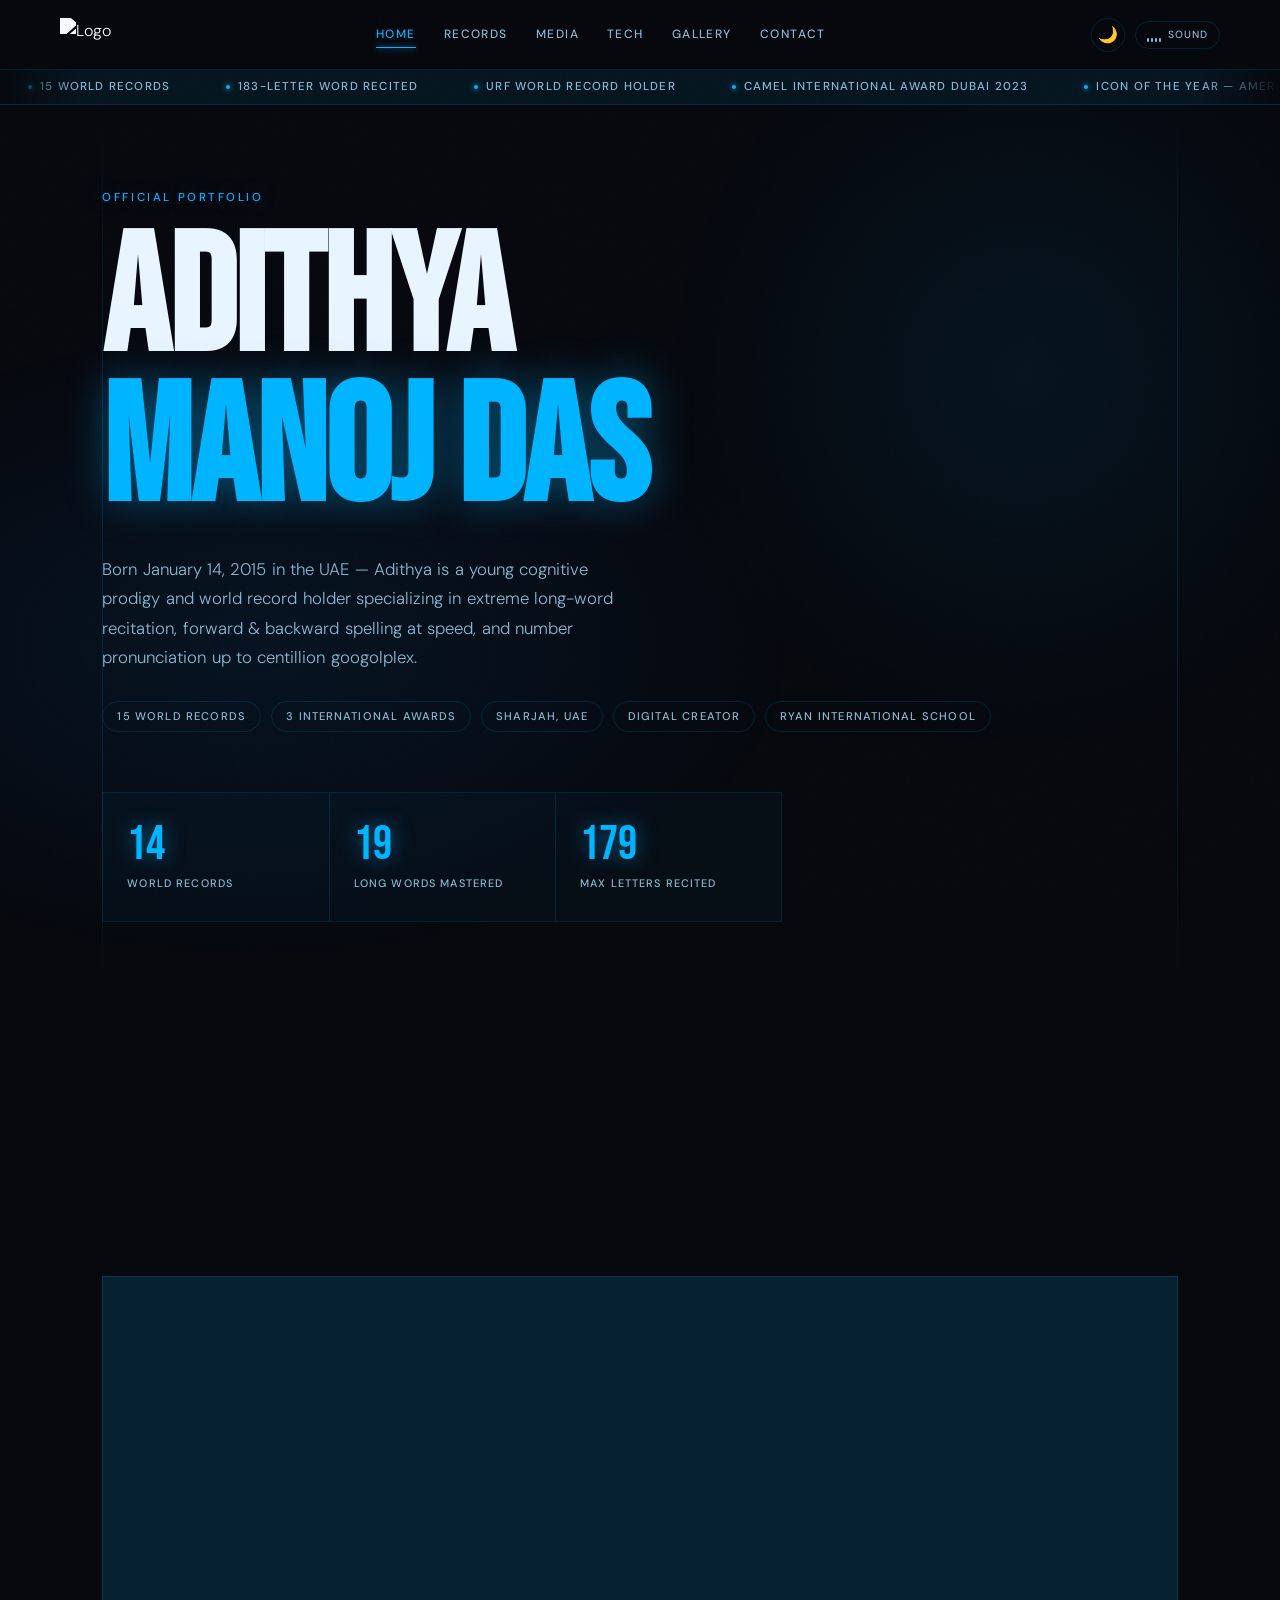
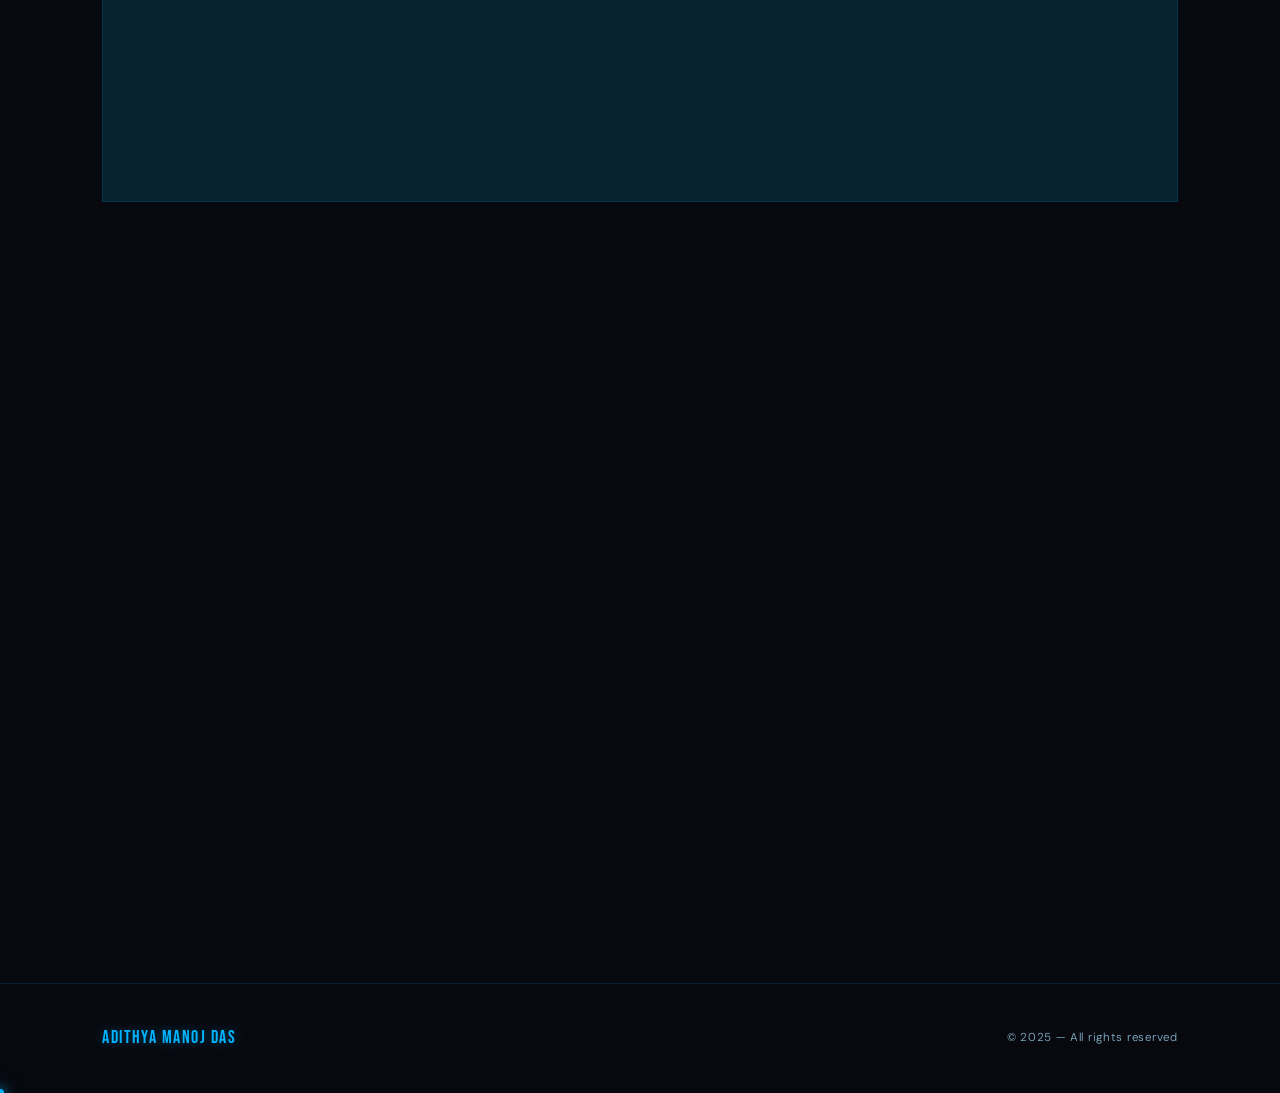
==== commit c0784ebc: "Update index.html" ====
--- a/index.html
+++ b/index.html
@@ -117,7 +117,7 @@
 <!-- ABOUT -->
 <section class="section">
   <p class="section-label reveal">About</p>
-  <h2 class="section-title reveal">Multidisciplinary<br>Identity</h2>
+  <h2 class="section-title reveal">Multidisciplinary <br>Identity</h2>
 
   <div class="about-strip">
     <div class="about-block reveal">
@@ -142,8 +142,8 @@
       <p>
         Active content creator on YouTube at 
         <a href="https://youtube.com/@AdithyaManojDas2015" target="_blank" rel="noopener" style="color:var(--gold);">@AdithyaManojDas2015</a>
-        and the ADCreations channel, featuring record attempts, award footage, and 
-        performance content.
+        <a href="https://youtube.com/@ADCreations_YT" target="_blank" rel="noopener" style="color:var(--gold);">@ADCreations_YT</a>
+        featuring record attempts, award footage, and gaming content.
       </p>
     </div>
     <div class="about-block reveal">
@@ -164,7 +164,7 @@
   <div class="section-content">
     <div class="circle-portrait-wrap reveal">
       <div class="circle-portrait">
-        <img src="https://adithyamanojdas.com/uploads/banner/01-a_1.jpg" alt="Adithya Manoj Das" loading="lazy">
+        <img src="https://adithyamanojdas.com/uploads/page/lifestyle-img-2.jpg" alt="Adithya Manoj Das" loading="lazy">
       </div>
       <div class="circle-portrait-text">
         <p class="section-label" style="margin-bottom:10px;">Prodigy from Sharjah</p>
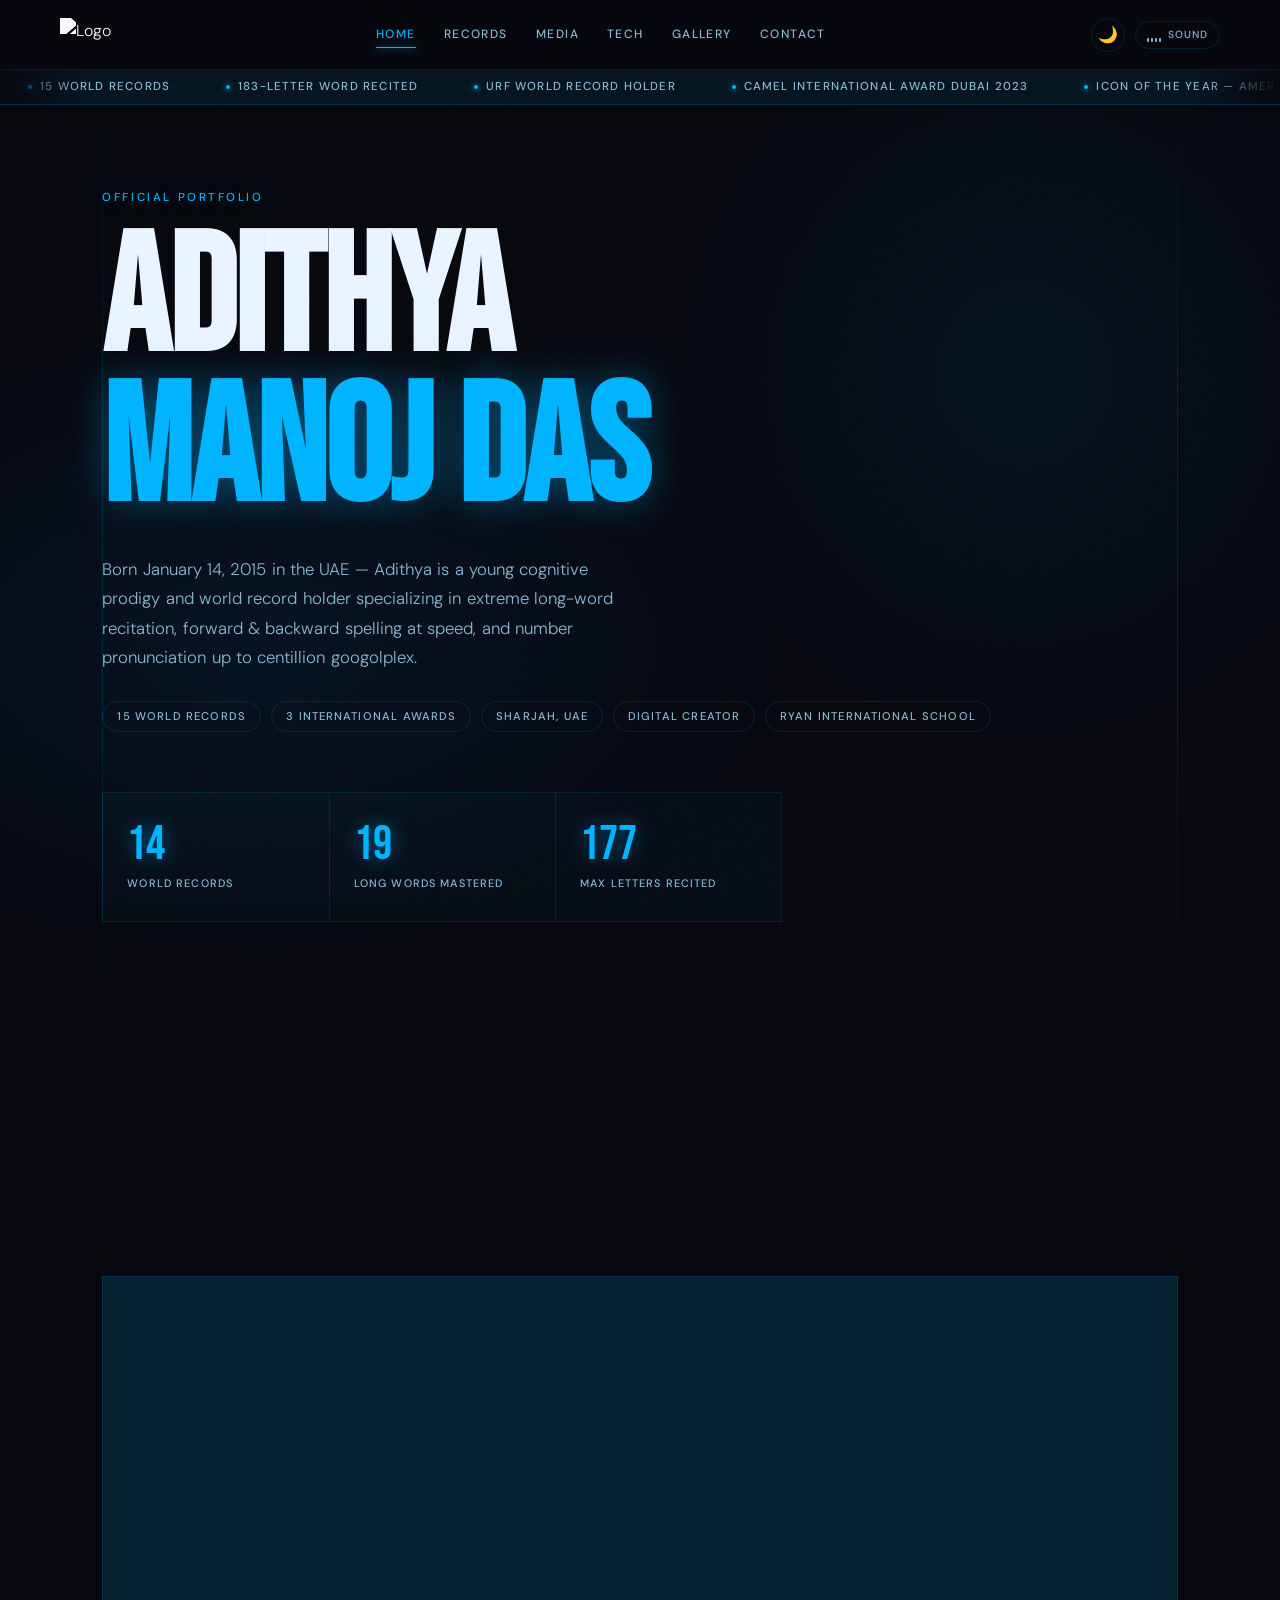
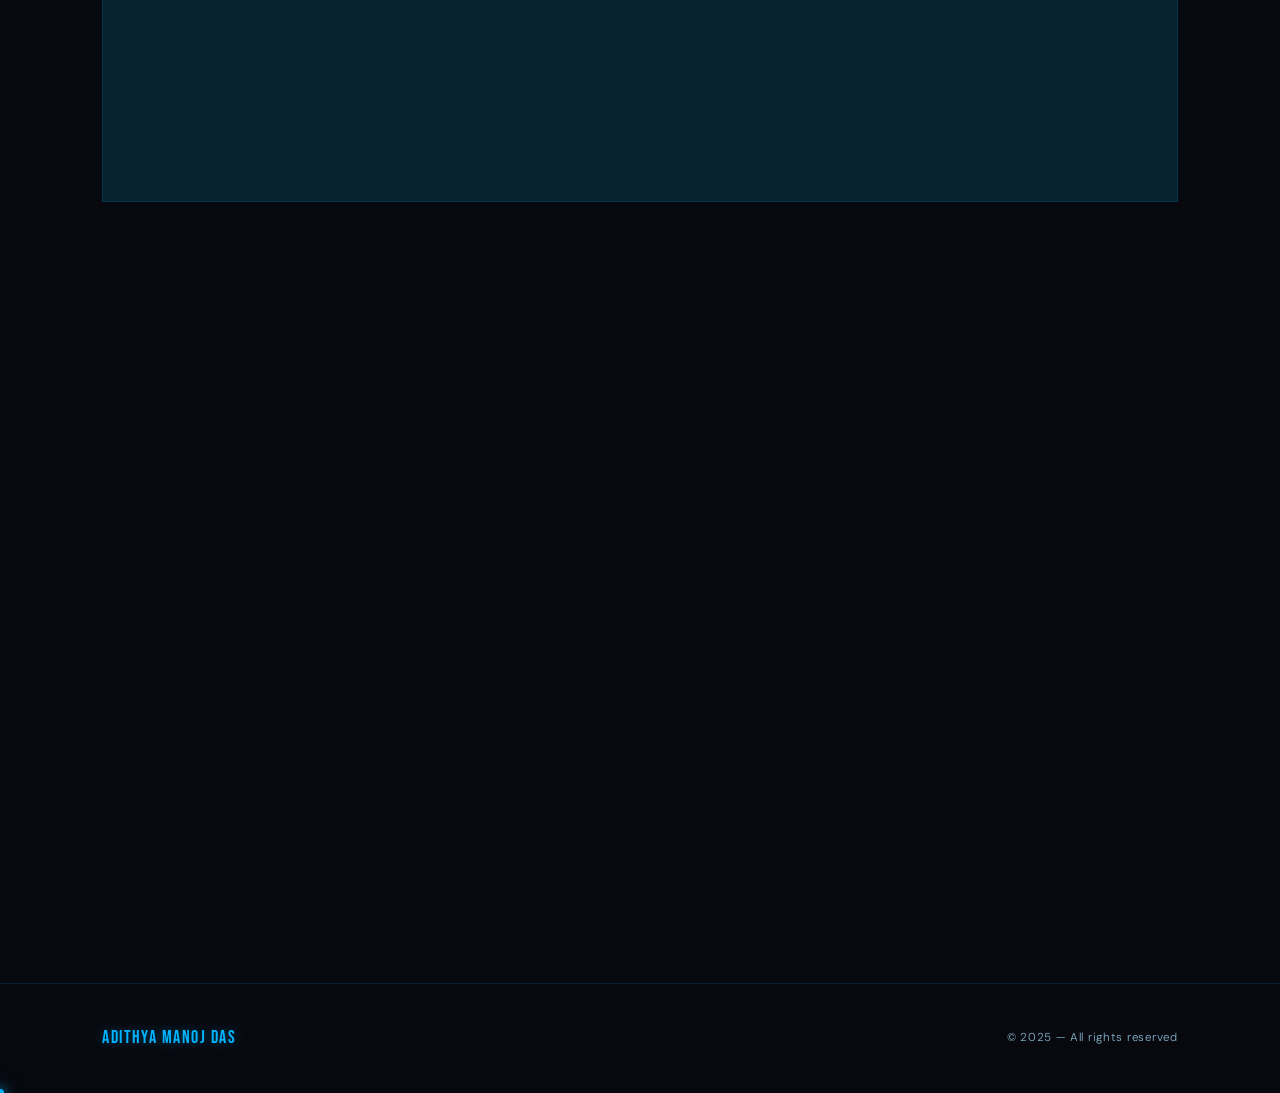
==== commit c53416c8: "Update index.html" ====
--- a/index.html
+++ b/index.html
@@ -52,7 +52,6 @@
     <span class="ticker-item"><span class="dot"></span>Ryan International School Sharjah</span>
     <span class="ticker-item"><span class="dot"></span>16 Record Organisations</span>
     <span class="ticker-item"><span class="dot"></span>Forward &amp; Backwards Simultaneous Recitation</span>
-    <!-- duplicate for seamless loop -->
     <span class="ticker-item"><span class="dot"></span>15 World Records</span>
     <span class="ticker-item"><span class="dot"></span>183-Letter Word Recited</span>
     <span class="ticker-item"><span class="dot"></span>URF World Record Holder</span>
@@ -117,14 +116,14 @@
 <!-- ABOUT -->
 <section class="section">
   <p class="section-label reveal">About</p>
-  <h2 class="section-title reveal">Multidisciplinary <br>Identity</h2>
+  <h2 class="section-title reveal">Multidisciplinary<br>Identity</h2>
 
   <div class="about-strip">
     <div class="about-block reveal">
       <h3>Cognitive Performance</h3>
       <p>
-        Recites 20 of the longest English words — with full spellings — starting from 
-        25 all the way up to 183 letters, within 150 seconds. Performs them 
+        Recites 20 of the longest English words — with full spellings — starting from
+        25 all the way up to 183 letters, within 150 seconds. Performs them
         both forward <em>and</em> backwards simultaneously. Also pronounces long numbers
         from millions to centillion googolplex (303 zeros).
       </p>
@@ -132,26 +131,26 @@
     <div class="about-block reveal">
       <h3>Background</h3>
       <p>
-        Born January 14, 2015, son of Manoj Das and Divya Satish Naik. 
-        His family migrated to the UAE in 2015, where he currently lives near 
+        Born January 14, 2015, son of Manoj Das and Divya Satish Naik.
+        His family migrated to the UAE in 2015, where he currently lives near
         Rolla Mall, Sharjah and studies at Ryan International School.
       </p>
     </div>
     <div class="about-block reveal">
       <h3>Digital Creation</h3>
       <p>
-        Active content creator on YouTube at 
-        <a href="https://youtube.com/@AdithyaManojDas2015" target="_blank" rel="noopener" style="color:var(--gold);">@AdithyaManojDas2015</a>
-        <a href="https://youtube.com/@ADCreations_YT" target="_blank" rel="noopener" style="color:var(--gold);">@ADCreations_YT</a>
-        featuring record attempts, award footage, and gaming content.
+        Active content creator on YouTube at
+        <a href="https://youtube.com/@AdithyaManojDas2015" target="_blank" rel="noopener" style="color:var(--blue);">@AdithyaManojDas2015</a>
+        and the ADCreations channel, featuring record attempts, award footage, and
+        performance content.
       </p>
     </div>
     <div class="about-block reveal">
       <h3>Recognition</h3>
       <p>
-        Recognized by 16 international record organizations including URF, 
-        American, European, British, International, Arabian, and Einstein Books of 
-        World Records. Recipient of 3 International Awards including the 
+        Recognized by 16 international record organizations including URF,
+        American, European, British, International, Arabian, and Einstein Books of
+        World Records. Recipient of 3 International Awards including the
         prestigious Camel International Award (Dubai, 2023).
       </p>
     </div>
@@ -164,7 +163,7 @@
   <div class="section-content">
     <div class="circle-portrait-wrap reveal">
       <div class="circle-portrait">
-        <img src="https://adithyamanojdas.com/uploads/page/lifestyle-img-2.jpg" alt="Adithya Manoj Das" loading="lazy">
+        <img src="https://adithyamanojdas.com/uploads/banner/01-a_1.jpg" alt="Adithya Manoj Das" loading="lazy">
       </div>
       <div class="circle-portrait-text">
         <p class="section-label" style="margin-bottom:10px;">Prodigy from Sharjah</p>
